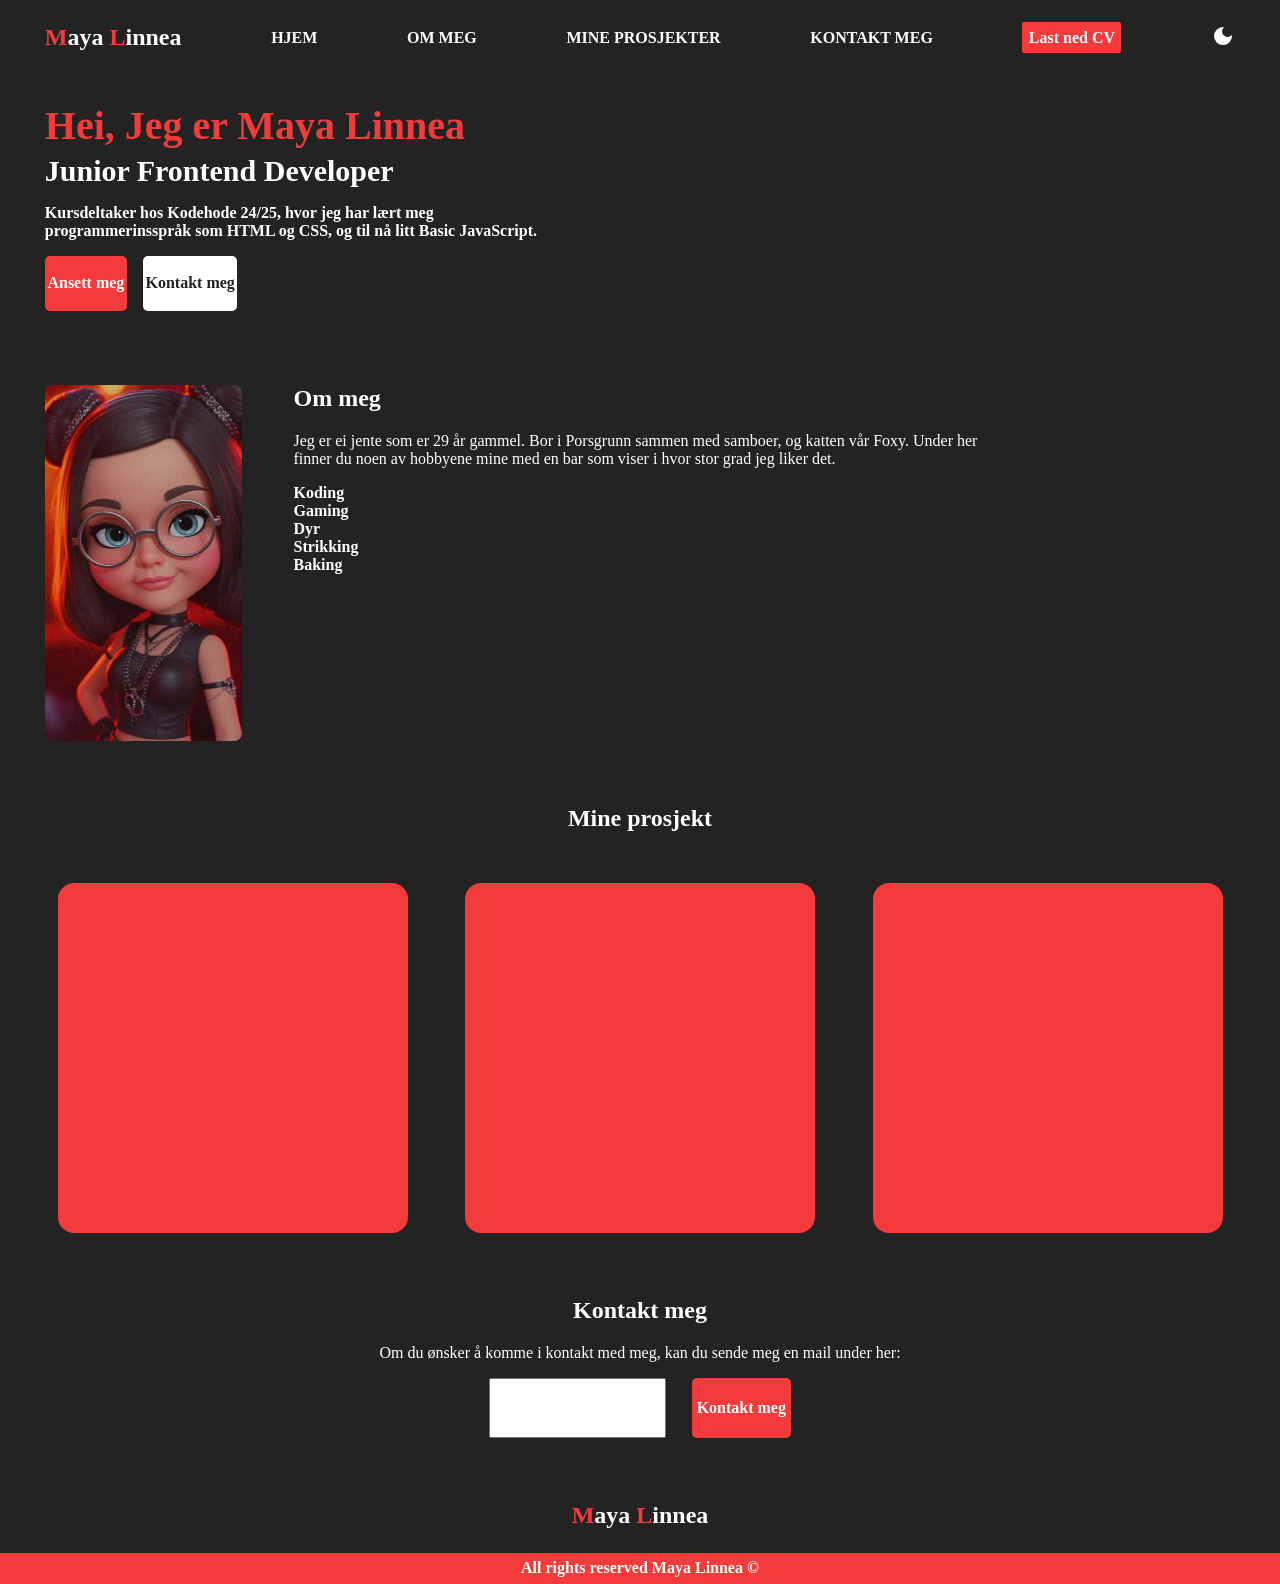
==== Portfolio.html @ 484ab9f6 "Started on text delay function in js for h1" ====
<!DOCTYPE html>
<html lang="en">
<head>
    <meta charset="UTF-8">
    <meta name="viewport" content="width=device-width, initial-scale=1.0">
    <link rel="stylesheet" href="https://fonts.googleapis.com/css2?family=Material+Symbols+Outlined:opsz,wght,FILL,GRAD@24,400,0,0&icon_names=dark_mode" />
    <link rel="stylesheet" href="https://fonts.googleapis.com/css2?family=Material+Symbols+Outlined:opsz,wght,FILL,GRAD@24,400,0,0&icon_names=light_mode" />
    <link rel="stylesheet" href="style.css">
    <script src="script.js" defer></script>
    <title>Portfolio</title>
</head>
<body>

    <header>

        <div id="nav-container">

            <nav>

                <p class="name-text">
                    <span class="red-text">M</span>aya <span class="red-text">L</span>innea
                </p>
                
                <a href="">
                    HJEM
                </a>
                    
                <a href="#aboutMe">
                    OM MEG
                </a>

                <a href="#projects">
                    MINE PROSJEKTER
                </a>
                
                <a href="#contactMe">
                    KONTAKT MEG
                </a>
                
                
                <div class="cv-btn">
                    Last ned CV
                </div>

                <button onclick="toggle()" id="toggleSwitch">
                    <svg xmlns="http://www.w3.org/2000/svg" height="24px" viewBox="0 -960 960 960" width="24px" fill="#000000"><path d="M480-120q-150 0-255-105T120-480q0-150 105-255t255-105q14 0 27.5 1t26.5 3q-41 29-65.5 75.5T444-660q0 90 63 153t153 63q55 0 101-24.5t75-65.5q2 13 3 26.5t1 27.5q0 150-105 255T480-120Z"/></svg>
                    <svg xmlns="http://www.w3.org/2000/svg" height="24px" viewBox="0 -960 960 960" width="24px" fill="#000000"><path d="M480-280q-83 0-141.5-58.5T280-480q0-83 58.5-141.5T480-680q83 0 141.5 58.5T680-480q0 83-58.5 141.5T480-280ZM200-440H40v-80h160v80Zm720 0H760v-80h160v80ZM440-760v-160h80v160h-80Zm0 720v-160h80v160h-80ZM256-650l-101-97 57-59 96 100-52 56Zm492 496-97-101 53-55 101 97-57 59Zm-98-550 97-101 59 57-100 96-56-52ZM154-212l101-97 55 53-97 101-59-57Z"/></svg>
                </button>

            </nav>

        </div>

        <div id="introduction-container">

            <h1 id="header-text" class="red-text">
                Hei, Jeg er Maya Linnea
            </h1>

            <p class="frontend-text">
                Junior Frontend Developer
            </p>

            <p>
                Kursdeltaker hos Kodehode 24/25, hvor jeg har lært meg programmerinsspråk
                som HTML og CSS, og til nå litt Basic JavaScript.  
            </p>

            <div id="flex-btn">
                
                <div class="red-btn">
                    <p>
                        Ansett meg
                    </p>
                </div>

                <div class="white-btn">
                    <p>
                        Kontakt meg
                    </p>
                </div>

            </div>
        </div>
       
    </header>

    <main>

        <section id="aboutMe">

            <div class="aboutMe-container">

                <div class="aboutMe-img">

                    <img src="assets/img/aimeg.jpg" alt="">

                </div>
                
                <div class="aboutMe">

                    <h2>
                        Om meg
                    </h2>

                    <p>
                        Jeg er ei jente som er 29 år gammel. Bor i Porsgrunn sammen med samboer, og 
                        katten vår Foxy. Under her finner du noen av hobbyene mine med en bar som viser 
                        i hvor stor grad jeg liker det. 
                    </p>

                    <div class="hobby-list">

                        <ul>

                            <li>
                                Koding
                            </li>

                            <li>
                                Gaming
                            </li>

                            <li>
                                Dyr
                            </li>

                            <li>
                                Strikking
                            </li>

                            <li>
                                Baking
                            </li>

                        </ul>

                    </div>

                </div>

            </div>

        </section>

        <section id="projects">
        
            <div id="projects-container">

                <h2>
                    Mine prosjekt
                </h2>

                <div class="flex-projects">

                    <div class="project">

                    </div>

                    <div class="project">

                    </div>

                    <div class="project">

                    </div>

                </div>

            </div>

        </section>

    </main>


    <footer>

        <section id="contactMe">

            <div id="contact-container">

                <h2>
                    Kontakt meg
                </h2>

                <p>
                    Om du ønsker å komme i kontakt med meg, kan du sende meg en mail under her:
                </p>

                <div class="flex-contact">

                    <input type="Skriv email inn her...">

                    <div class="contact-btn">

                        <p>
                            Kontakt meg
                        </p>
                        
                    </div>

                </div>

            </div>

        </section>


        <p class="myName">
            <span class="red-text">M</span>aya <span class="red-text">L</span>innea
        </p>

        <div class="copyright-container">
            <p>
                All rights reserved Maya Linnea ©
            </p>
        </div>
    </footer>
        
    
    
</body>
</html>
---- style.css ----
/* colors for the page (in darkmode) */
:root {
    --base-color: #232323;
    --text-color: #FFFFFF;
    --red-color: #F33B3B;
    --white-color: #FFFFFF;
    --special-btn-color: #FFFFFF;
    --special-btn-textColor: #232323;
    --toggleSwitch-color: #FFFFFF;
}

/* Lightmode colors */
.light-mode {
    --base-color: #FFFFFF;
    --text-color: #232323;
    --special-btn-color: #232323;
    --special-btn-textColor: #FFFFFF;
    --toggleSwitch-color: #232323;
}

/* html, and body adjustments, with a smooth scroll */
html, body {
    margin: 0%;
    background-color: var(--base-color);
    color: var(--text-color);
    scroll-behavior: smooth;
}


/* nav adjustments */
nav {
    display: flex;
    justify-content: space-around;
    align-items: center;
    font-weight: bold;
}

/* Name in nav adjustments */
.name-text {
    font-size: 24px;
}

.red-text {
    color: var(--red-color);
}

/* a tag in nav adjustments */
a {
    color: var(--text-color);
    text-decoration: none;
}

/* CV button adjustmenst */
.cv-btn {
    background-color: var(--red-color);
    color: var(--white-color);
    padding: 0.5%;
    border-radius: 2px;
}

/* ToggleSwitch between dark and lightmode adjustments */
#toggleSwitch {
    padding: 0;
    border: none;
    background-color: var(--base-color);
}   

/* Icon color */
#toggleSwitch svg {
    fill: var(--toggleSwitch-color);
}

/*  */
#toggleSwitch svg:last-child {
    display: none;
}

/*  */
#toggleSwitch svg:first-child:hover {
    display: block;
    fill: var(--red-color);
}

.light-mode #toggleSwitch svg:first-child {
    display: none;
}

.light-mode #toggleSwitch svg:last-child {
    display: block;
}

.light-mode #toggleSwitch svg:last-child:hover {
    display: block;
    fill: var(--red-color);
}


/* introduction container adjustments */
#introduction-container {
    margin-left: 3.5%;
    padding-right: 55%;
    font-weight: bold;
}

/* h1 in introduction container adjustments */
h1 {
    font-size: 40px;
    margin-top: 5%;
    margin-bottom: 0%;
}

/* text adjustments in introduction container */
.frontend-text {
    font-size: 30px;
    margin-top: 1%;
    margin-bottom: 0%;
}

/* flex buttons in introduction container */
#flex-btn {
    display: flex;
}

/* Hire me button adjustments in introduction container */
.red-btn {
    background-color: var(--red-color);
    color: var(--white-color);
    margin: 0% 3% 14% 0%;
    padding: 0.5%;
    border-radius: 5px;
}

/* Contact me button adjustments in introduction container */
.white-btn {
    background-color: var(--special-btn-color);
    color: var(--special-btn-textColor);
    margin: 0% 0% 14% 0%;
    padding: 0.5%;
    border-radius: 5px;
}


/* aboutMe container adjustments */
.aboutMe-container {
    display: flex;
    margin-bottom: 5%;
}

/* aboutMe-img adjustments */
.aboutMe-img {
    margin-left: 3.5%;
    margin-right: 4%;
}

/* img adjustments */
img {
    max-width: 100%;
    height: 100%;
    border-radius: 8px;
}

/* aboutMe adjustments */
.aboutMe {
    padding-right: 23%;
}

/* aboutMe h2 adjustments */
.aboutMe > h2 {
    margin-top: 0%;
}

/* hobby-list ul adjustments */
.hobby-list > ul {
    padding: 0%;
    list-style: none;
    font-weight: bold;
}


/* projects container adjustment */
#projects-container > h2 {
    text-align: center;
    margin-bottom: 4%;
}

/* flex-projects adjustment */
.flex-projects {
    display: flex;
    justify-content: space-evenly;
}

/* project adjustments */
.project {
    background-color: var(--red-color);
    width: 350px;
    height: 350px;
    border-radius: 16px;
}

/* contact-container adjustments */
#contact-container {
    margin-top: 5%;
    text-align: center;

}

/* flex contact adjustments */
.flex-contact {
    display: flex;
    justify-content: center;
}

/* contact button adjustments */
.contact-btn {
    background-color: var(--red-color);
    color: var(--white-color);
    font-weight: bold;
    margin-left: 2%;
    padding: 0.4%;
    border-radius: 5px;
}

/* myName adjustments */
.myName {
    text-align: center;
    margin-top: 5%;
    font-size: 24px;
    font-weight: bold;
}

/* copyright container adjustments */
.copyright-container {
    background-color: var(--red-color);
    color: var(--white-color);
    width: 100%;
    height: 100%;
}

/* copyright container p tags adjustments */
.copyright-container > p {
    align-items: center;
    text-align: center;
    font-weight: bold;
    margin: 0%;
    padding: 0.5%;
    
}
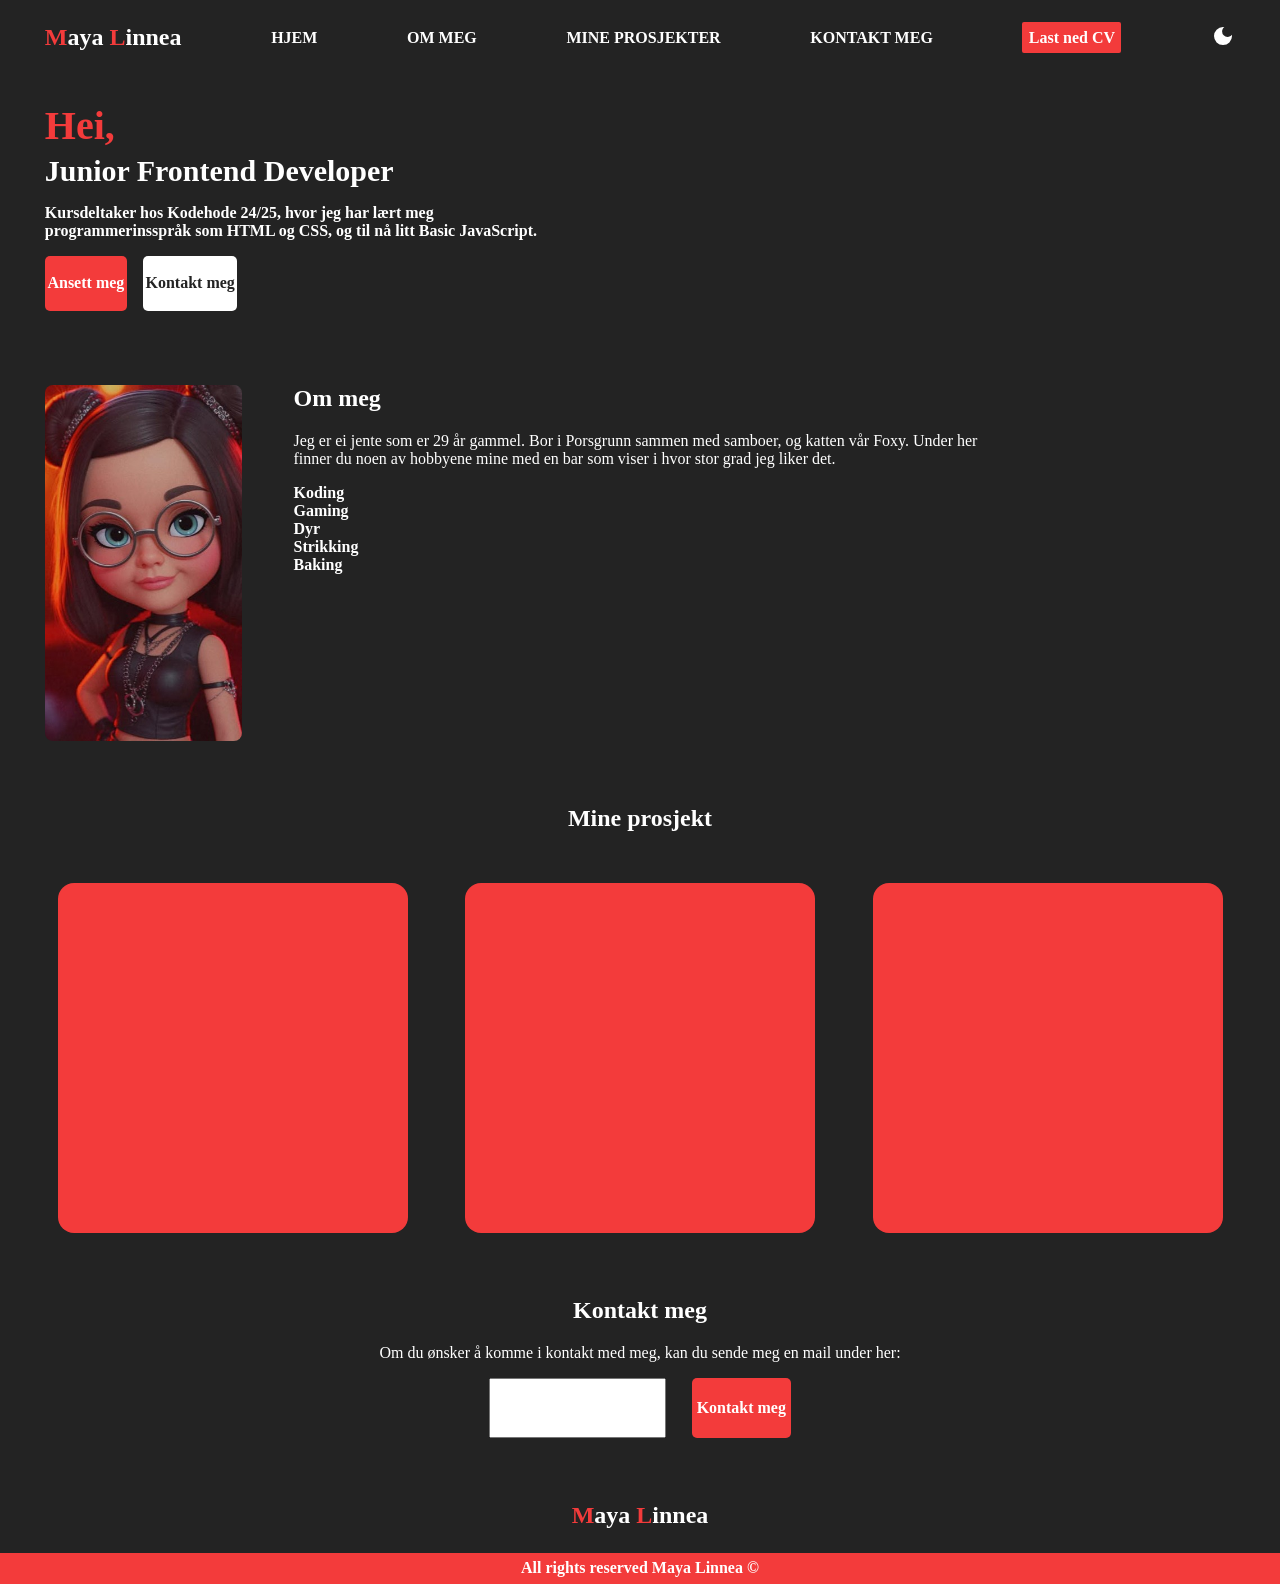
==== commit 6f6309bb: "implemented textTyper function with the use of promise" ====
--- a/Portfolio.html
+++ b/Portfolio.html
@@ -53,9 +53,7 @@
 
         <div id="introduction-container">
 
-            <h1 id="header-text" class="red-text">
-                Hei, Jeg er Maya Linnea
-            </h1>
+            <h1 id="header-text" class="red-text">Hei, Jeg er Maya Linnea</h1>
 
             <p class="frontend-text">
                 Junior Frontend Developer
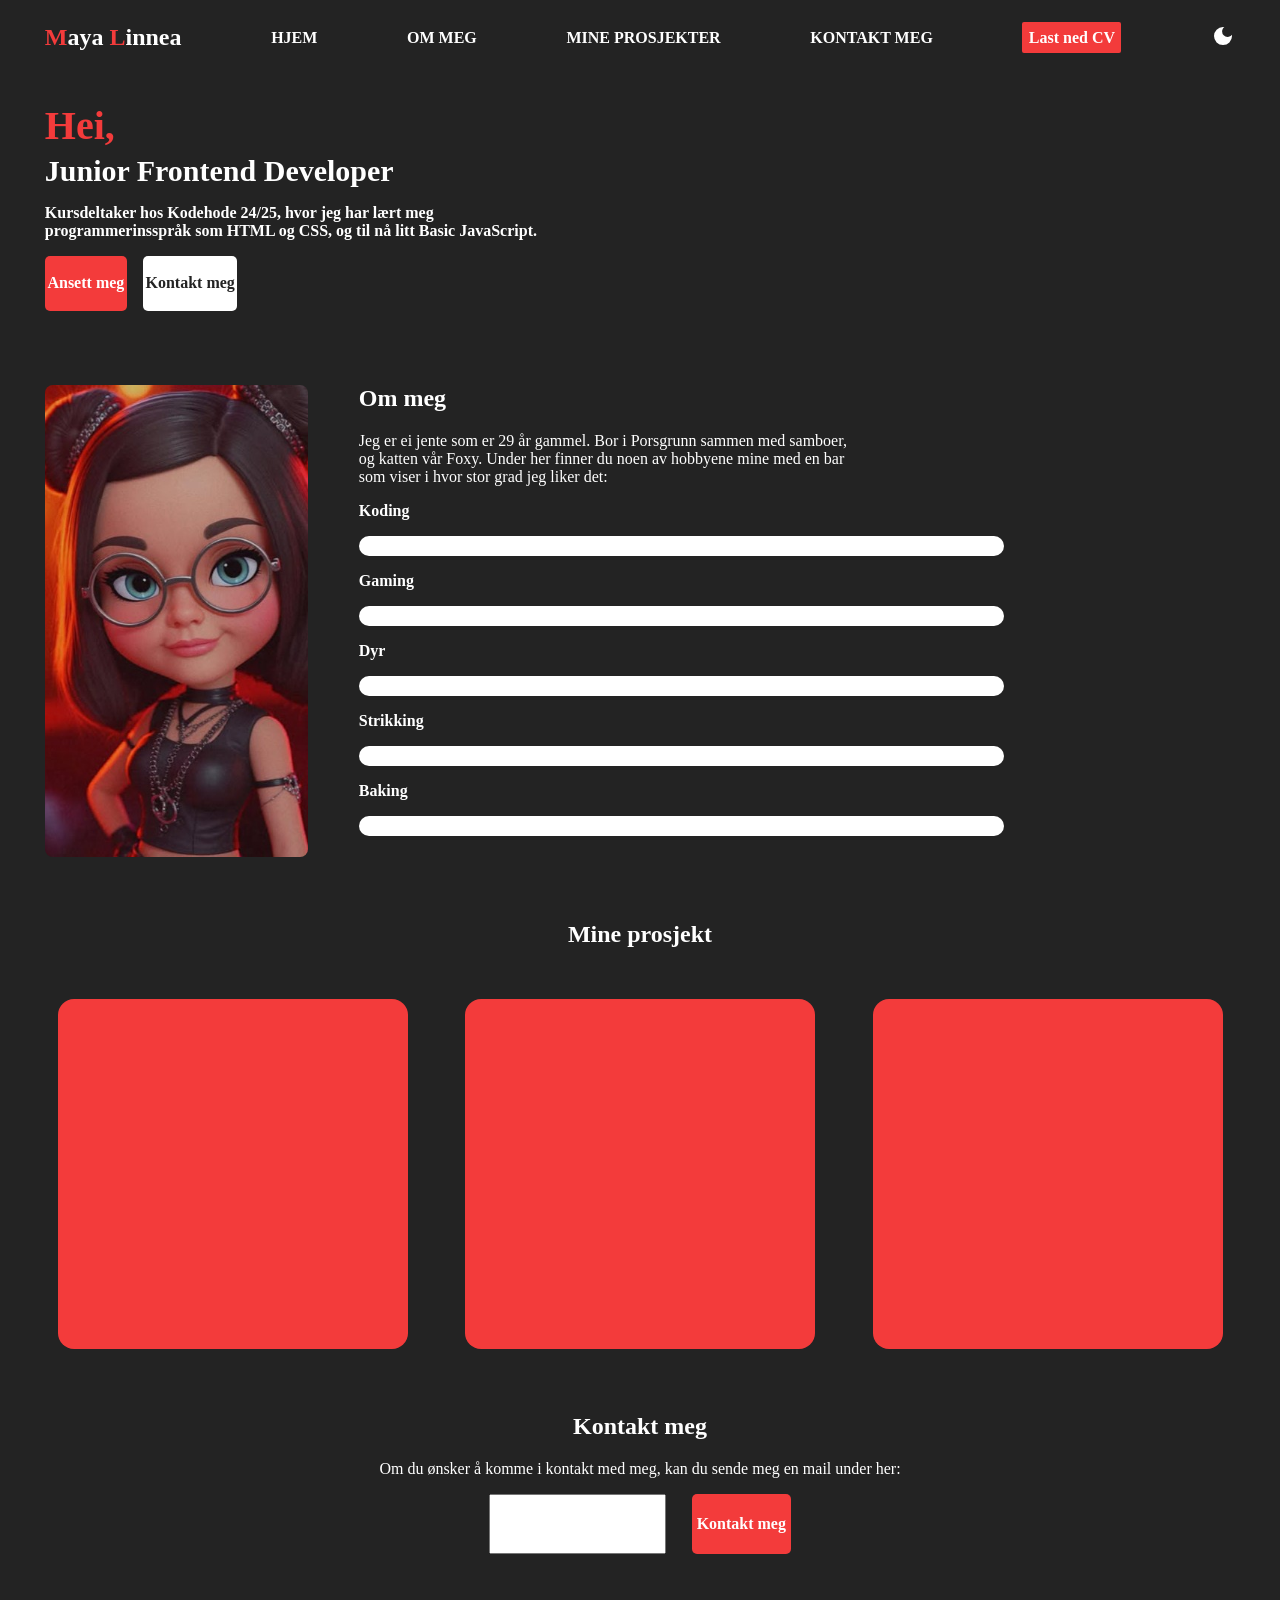
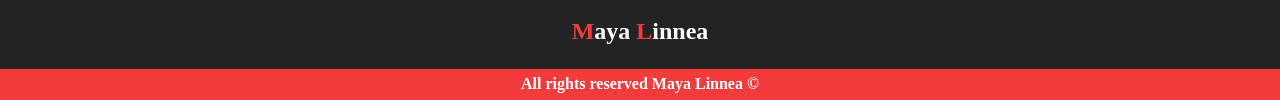
==== commit 850ab208: "fixed structure and styling in aboutMe container" ====
--- a/Portfolio.html
+++ b/Portfolio.html
@@ -85,18 +85,18 @@
 
     <main>
 
-        <section id="aboutMe">
-
-            <div class="aboutMe-container">
-
-                <div class="aboutMe-img">
-
-                    <img src="assets/img/aimeg.jpg" alt="">
-
-                </div>
+        <section id="aboutMe-container">
+
+            <div class="aboutMe-img">
+
+                <img src="assets/img/aimeg.jpg" alt="">
+
+            </div>
+
+            <div id="hobby-container">
                 
                 <div class="aboutMe">
-
+                    
                     <h2>
                         Om meg
                     </h2>
@@ -104,37 +104,55 @@
                     <p>
                         Jeg er ei jente som er 29 år gammel. Bor i Porsgrunn sammen med samboer, og 
                         katten vår Foxy. Under her finner du noen av hobbyene mine med en bar som viser 
-                        i hvor stor grad jeg liker det. 
+                        i hvor stor grad jeg liker det: 
                     </p>
 
-                    <div class="hobby-list">
-
-                        <ul>
-
-                            <li>
-                                Koding
-                            </li>
-
-                            <li>
-                                Gaming
-                            </li>
-
-                            <li>
-                                Dyr
-                            </li>
-
-                            <li>
-                                Strikking
-                            </li>
-
-                            <li>
-                                Baking
-                            </li>
-
-                        </ul>
-
-                    </div>
-
+                </div> 
+            
+                <div class="hobby-list">
+
+                        <p>Koding</p>
+
+                        <div class="bar-container">
+
+                            <div id="bar-one" class="red-bar"></div>
+
+                        </div>
+
+                        <p>Gaming</p>
+
+                        <div class="bar-container">
+
+                            <div id="bar-two" class="red-bar"></div>
+
+                        </div>
+
+                        <p>Dyr</p>
+
+                        <div class="bar-container">
+
+                            <div id="bar-three" class="red-bar"></div>
+
+                        </div>
+
+                        <p>Strikking</p>
+
+                        <div class="bar-container">
+
+                            <div id="bar-four" class="red-bar"> </div>
+
+                        </div>
+
+                        <p>Baking</p>
+                        
+                        <div class="bar-container">
+
+                            <div id="bar-five" class="red-bar"></div>
+
+                        </div>
+
+                    </div>
+                    
                 </div>
 
             </div>
--- a/style.css
+++ b/style.css
@@ -7,6 +7,7 @@
     --special-btn-color: #FFFFFF;
     --special-btn-textColor: #232323;
     --toggleSwitch-color: #FFFFFF;
+    --bar-color: #FFFFFF;
 }
 
 /* Lightmode colors */
@@ -16,11 +17,12 @@
     --special-btn-color: #232323;
     --special-btn-textColor: #FFFFFF;
     --toggleSwitch-color: #232323;
+    --bar-color: #232323;
 }
 
 /* html, and body adjustments, with a smooth scroll */
 html, body {
-    margin: 0%;
+    margin: 0;
     background-color: var(--base-color);
     color: var(--text-color);
     scroll-behavior: smooth;
@@ -141,7 +143,7 @@
 
 
 /* aboutMe container adjustments */
-.aboutMe-container {
+#aboutMe-container {
     display: flex;
     margin-bottom: 5%;
 }
@@ -161,7 +163,7 @@
 
 /* aboutMe adjustments */
 .aboutMe {
-    padding-right: 23%;
+    padding-right: 45%;
 }
 
 /* aboutMe h2 adjustments */
@@ -170,10 +172,23 @@
 }
 
 /* hobby-list ul adjustments */
-.hobby-list > ul {
+#hobby-container {
     padding: 0%;
-    list-style: none;
-    font-weight: bold;
+}
+
+.hobby-list {
+    font-weight: bold;
+}
+
+.bar-container {
+    background-color: var(--bar-color);
+    width: 70%;
+    height: 20px;
+    border-radius: 10px;
+}
+
+.red-bar {
+    
 }
 
 
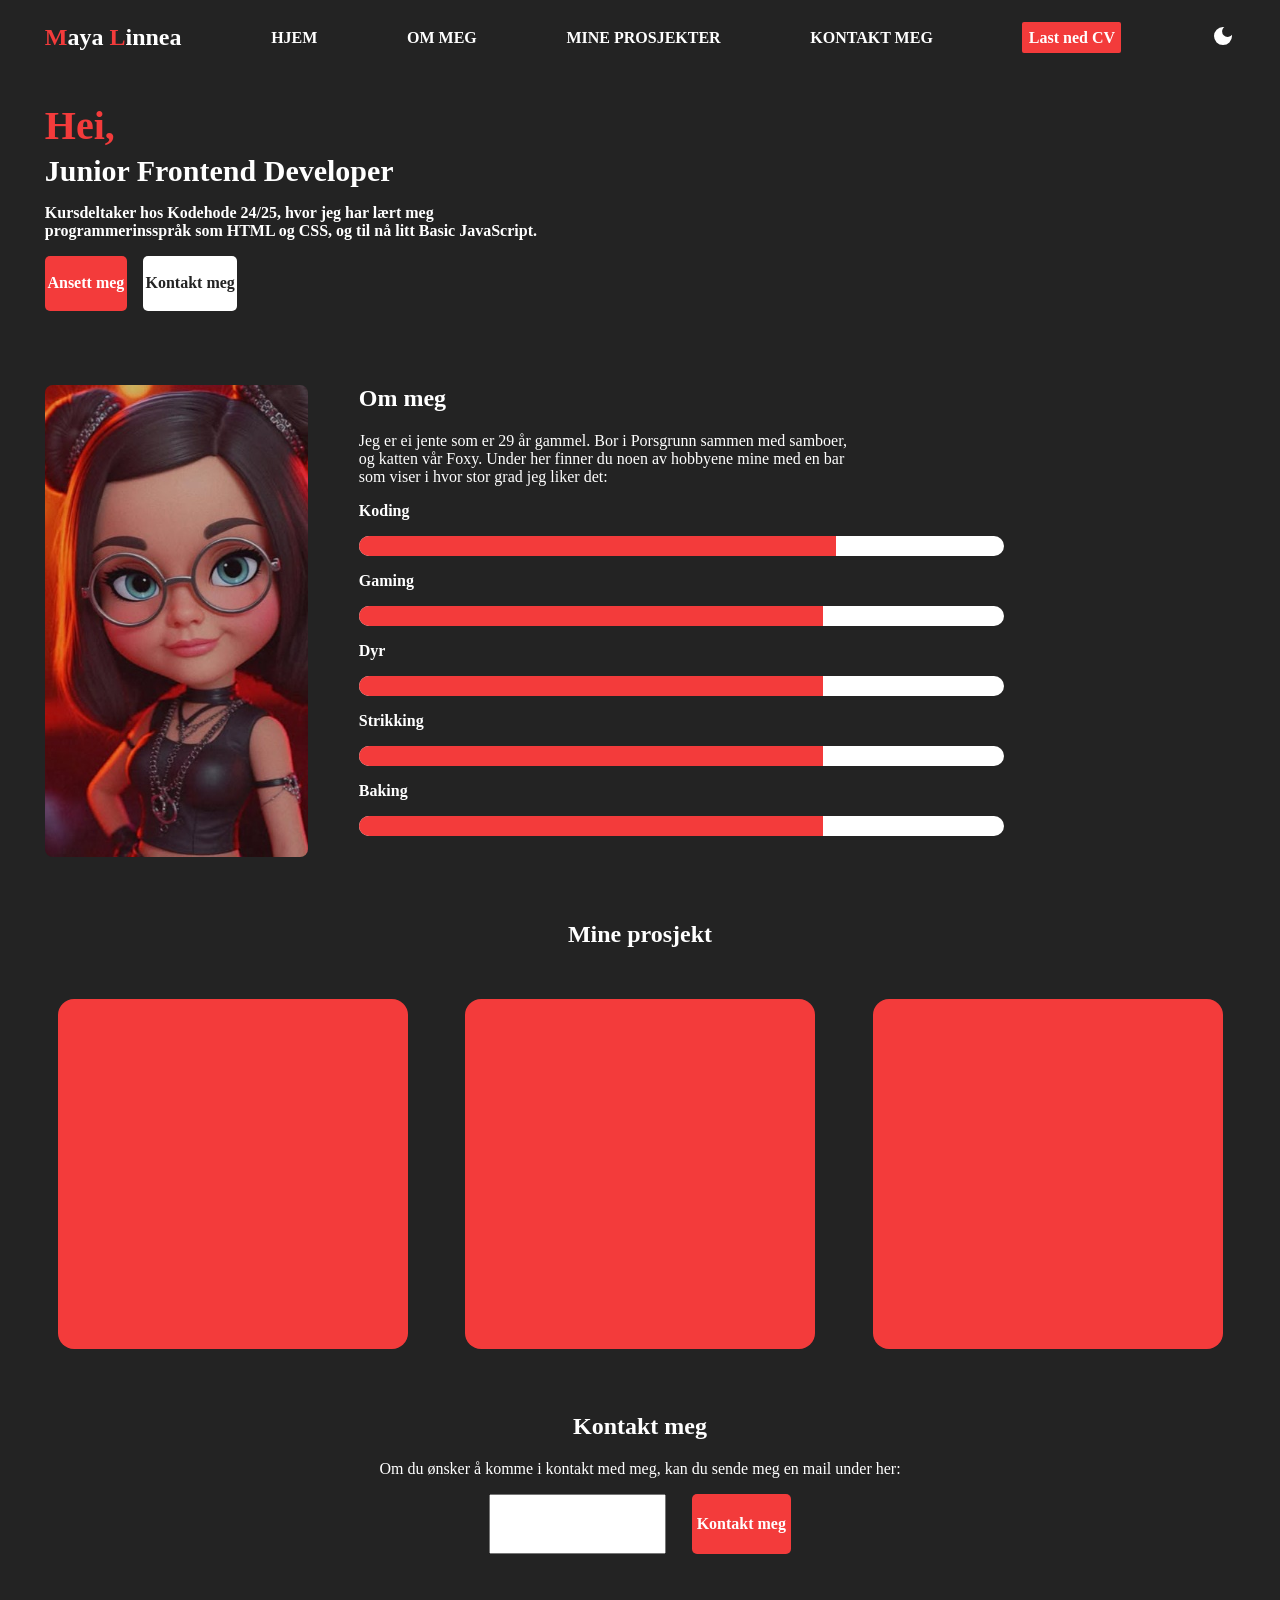
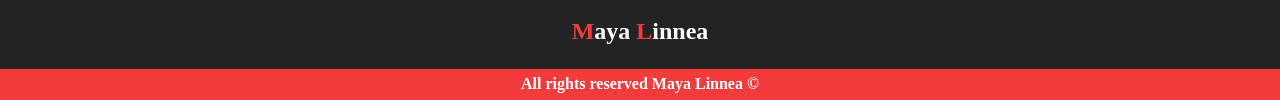
==== commit d6b2c6c6: "scroll bar finished in hobbys" ====
--- a/Portfolio.html
+++ b/Portfolio.html
@@ -25,7 +25,7 @@
                     HJEM
                 </a>
                     
-                <a href="#aboutMe">
+                <a href="#aboutMe-container">
                     OM MEG
                 </a>
 
--- a/style.css
+++ b/style.css
@@ -8,6 +8,7 @@
     --special-btn-textColor: #232323;
     --toggleSwitch-color: #FFFFFF;
     --bar-color: #FFFFFF;
+    --bar-color-red: #F33B3B;
 }
 
 /* Lightmode colors */
@@ -18,6 +19,7 @@
     --special-btn-textColor: #FFFFFF;
     --toggleSwitch-color: #232323;
     --bar-color: #232323;
+    --bar-color-red: #F33B3B;
 }
 
 /* html, and body adjustments, with a smooth scroll */
@@ -188,7 +190,11 @@
 }
 
 .red-bar {
-    
+    background-color: var(--bar-color-red);
+    height: 20px;
+    width: 0;
+    border-top-left-radius: 10px;
+    border-bottom-left-radius: 10px;
 }
 
 
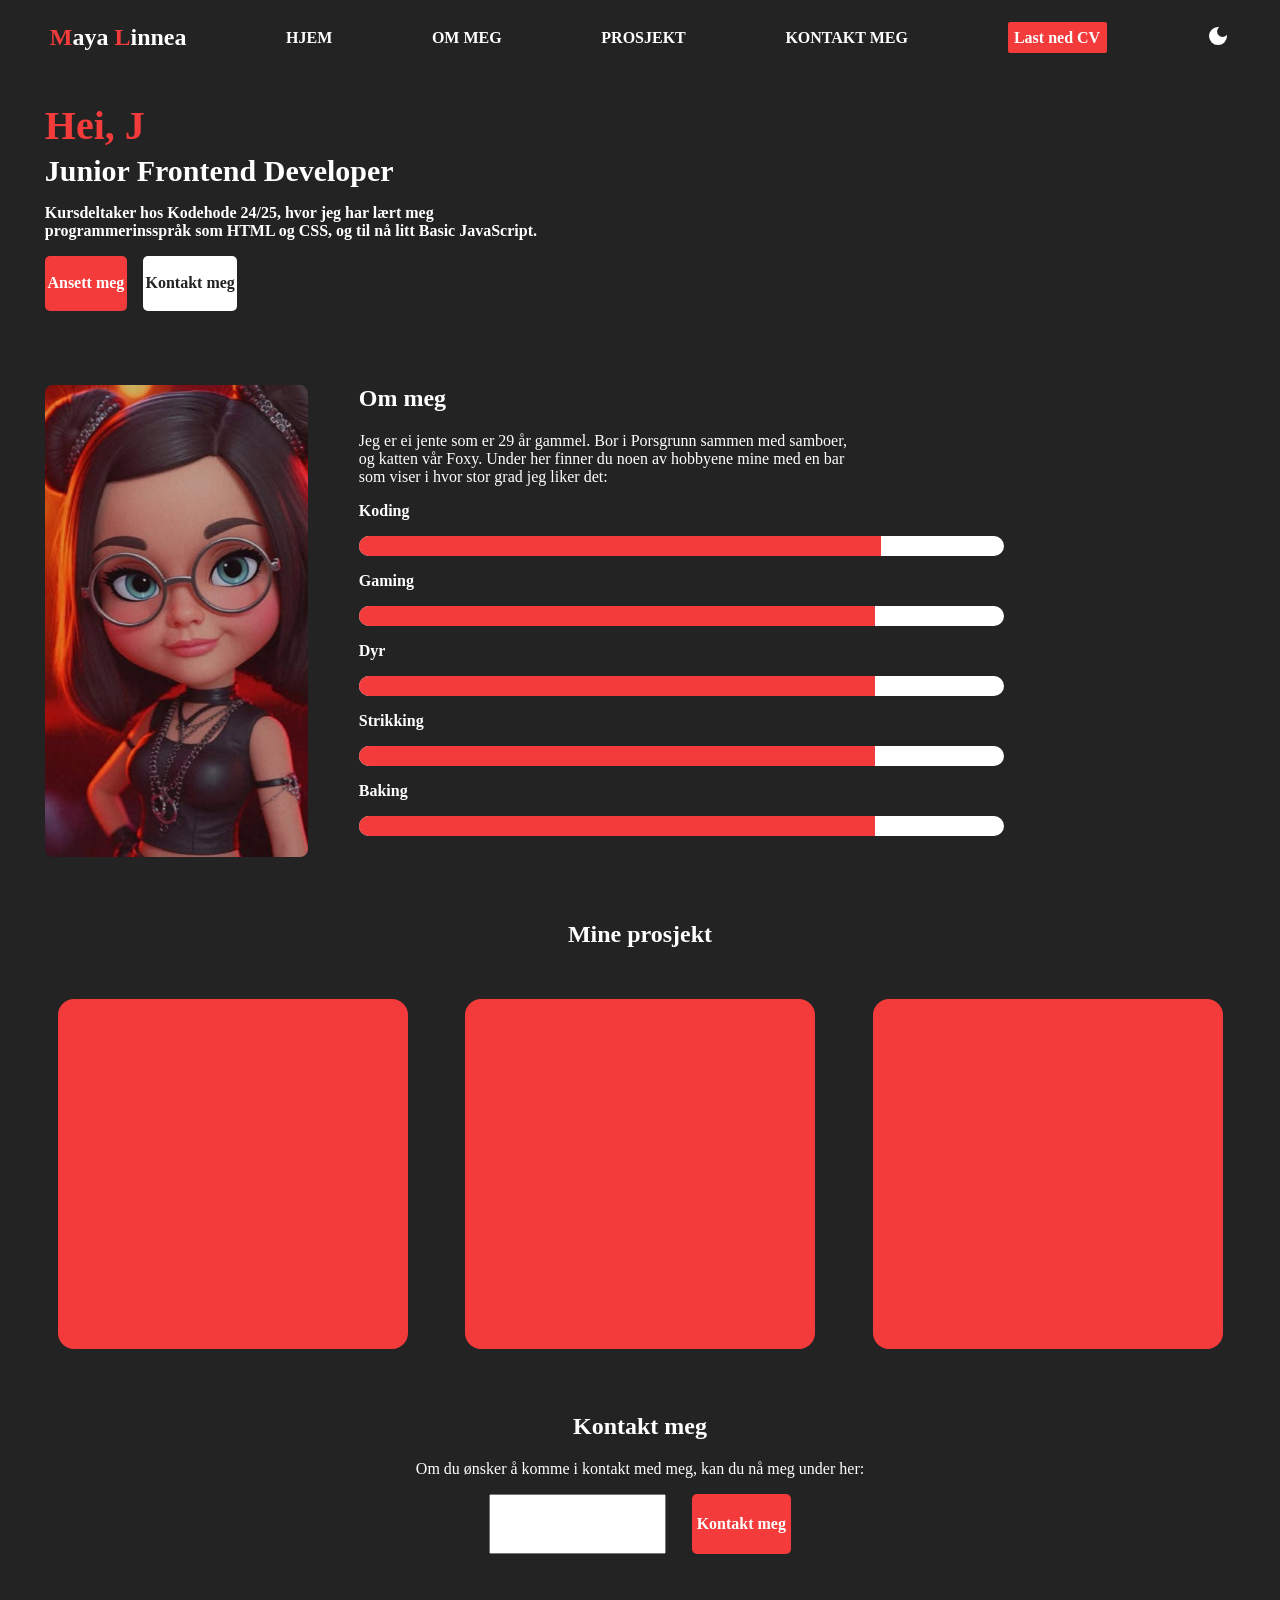
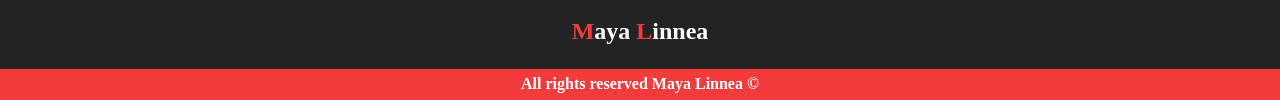
==== commit dc5b0e8a: "Figma link added" ====
--- a/Portfolio.html
+++ b/Portfolio.html
@@ -5,6 +5,7 @@
     <meta name="viewport" content="width=device-width, initial-scale=1.0">
     <link rel="stylesheet" href="https://fonts.googleapis.com/css2?family=Material+Symbols+Outlined:opsz,wght,FILL,GRAD@24,400,0,0&icon_names=dark_mode" />
     <link rel="stylesheet" href="https://fonts.googleapis.com/css2?family=Material+Symbols+Outlined:opsz,wght,FILL,GRAD@24,400,0,0&icon_names=light_mode" />
+    <link rel="stylesheet" href="https://www.figma.com/design/2LsUhgDPO3sEhD6jfPNnBg/Untitled?node-id=0-1&p=f&t=wFyPmrnHO5adR01g-0">
     <link rel="stylesheet" href="style.css">
     <script src="script.js" defer></script>
     <title>Portfolio</title>
@@ -30,7 +31,7 @@
                 </a>
 
                 <a href="#projects">
-                    MINE PROSJEKTER
+                    PROSJEKT
                 </a>
                 
                 <a href="#contactMe">
@@ -201,7 +202,7 @@
                 </h2>
 
                 <p>
-                    Om du ønsker å komme i kontakt med meg, kan du sende meg en mail under her:
+                    Om du ønsker å komme i kontakt med meg, kan du nå meg under her:
                 </p>
 
                 <div class="flex-contact">
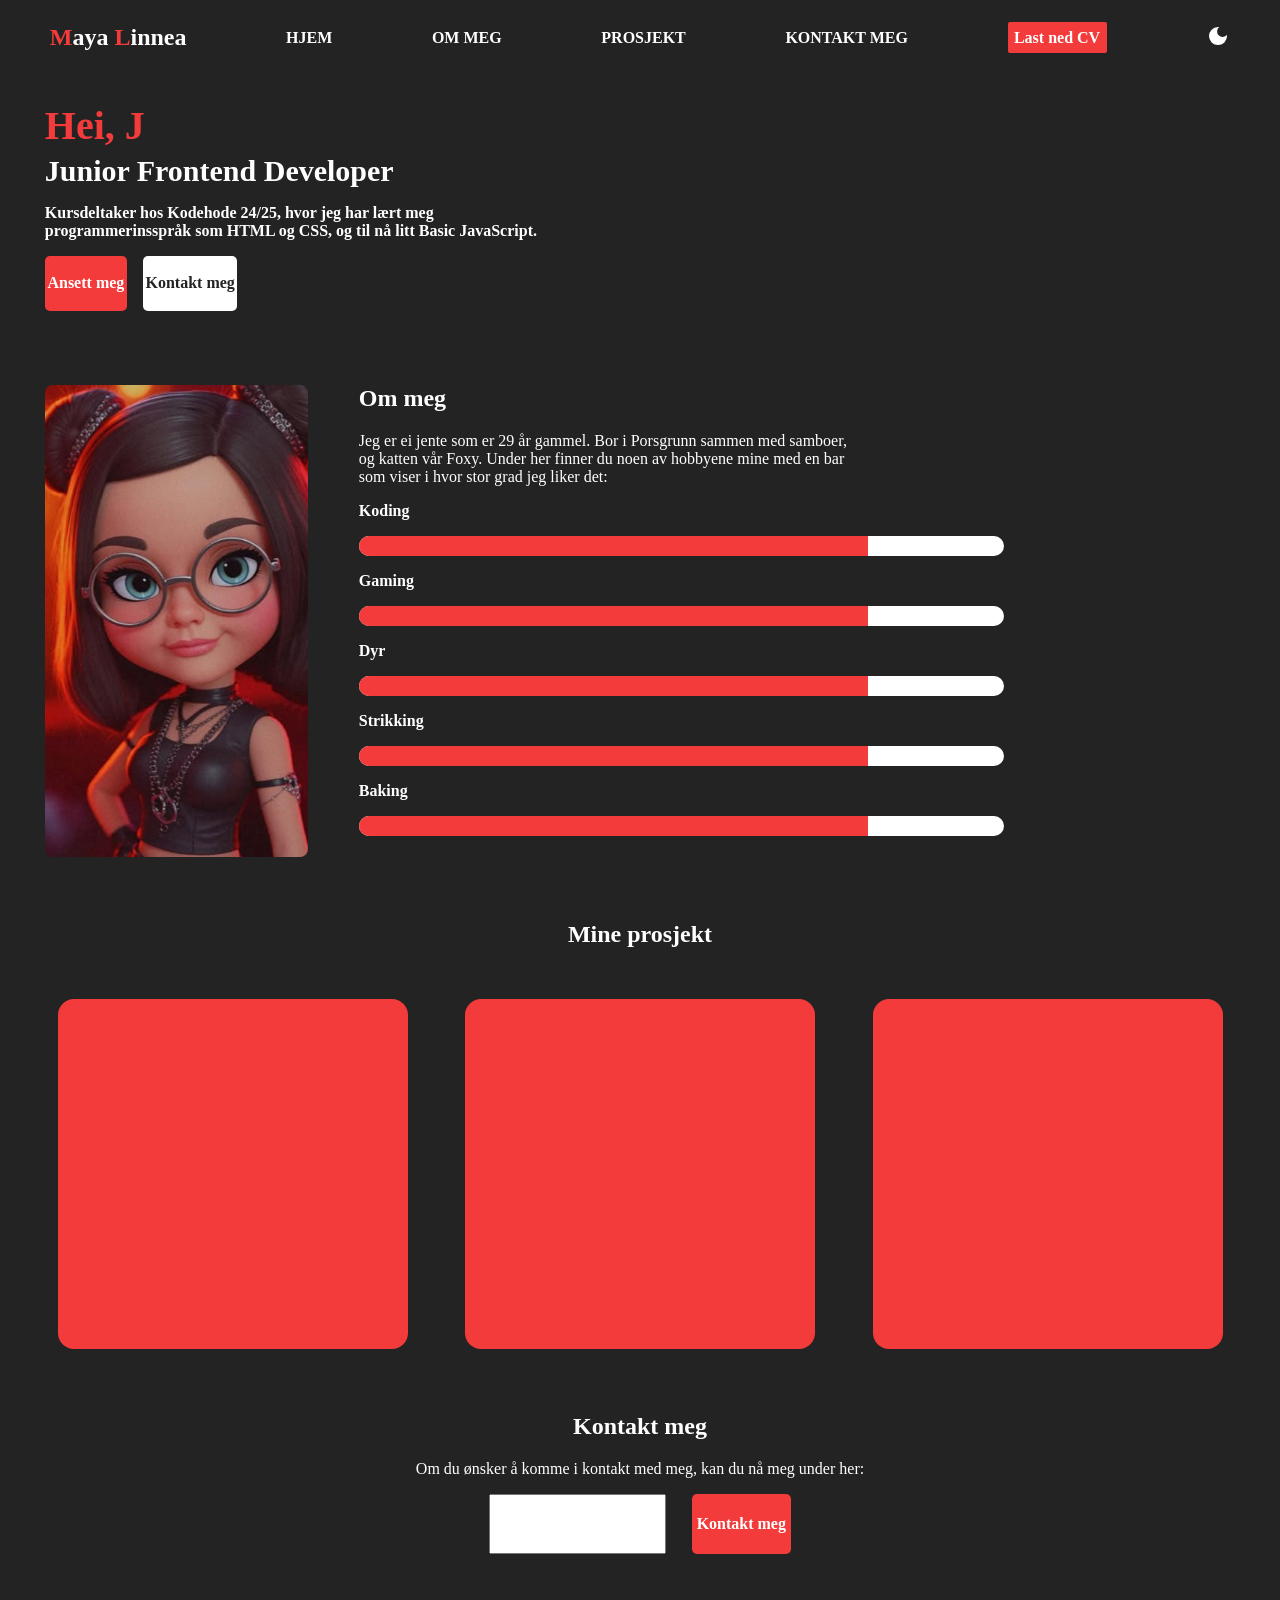
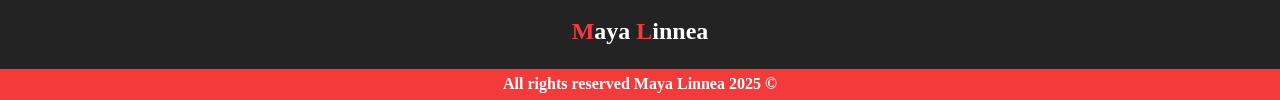
==== commit ba6a9a26: "added a scroll up button and some css for it" ====
--- a/Portfolio.html
+++ b/Portfolio.html
@@ -227,10 +227,17 @@
         <p class="myName">
             <span class="red-text">M</span>aya <span class="red-text">L</span>innea
         </p>
+        <div id="scroll-up">
+            <button class="scroll-btn">
+                <span>
+                    <svg xmlns="http://www.w3.org/2000/svg" height="24px" viewBox="0 -960 960 960" width="24px" fill="#000000"><path d="M440-727 256-544l-56-56 280-280 280 280-56 57-184-184v287h-80v-287Zm0 487v-120h80v120h-80Zm0 160v-80h80v80h-80Z"/></svg>
+                </span>
+            </button>
+        </div>
 
         <div class="copyright-container">
             <p>
-                All rights reserved Maya Linnea ©
+                All rights reserved Maya Linnea 2025 ©
             </p>
         </div>
     </footer>
--- a/style.css
+++ b/style.css
@@ -249,6 +249,23 @@
     font-weight: bold;
 }
 
+#scroll-up {
+    display: flex;
+    flex-direction: row-reverse;
+    border: none;
+    
+}
+
+.scroll-btn {
+    display: fixed;
+}
+
+.scroll-btn:hover {
+background-color: #F33B3B;
+}
+
+
+
 /* copyright container adjustments */
 .copyright-container {
     background-color: var(--red-color);
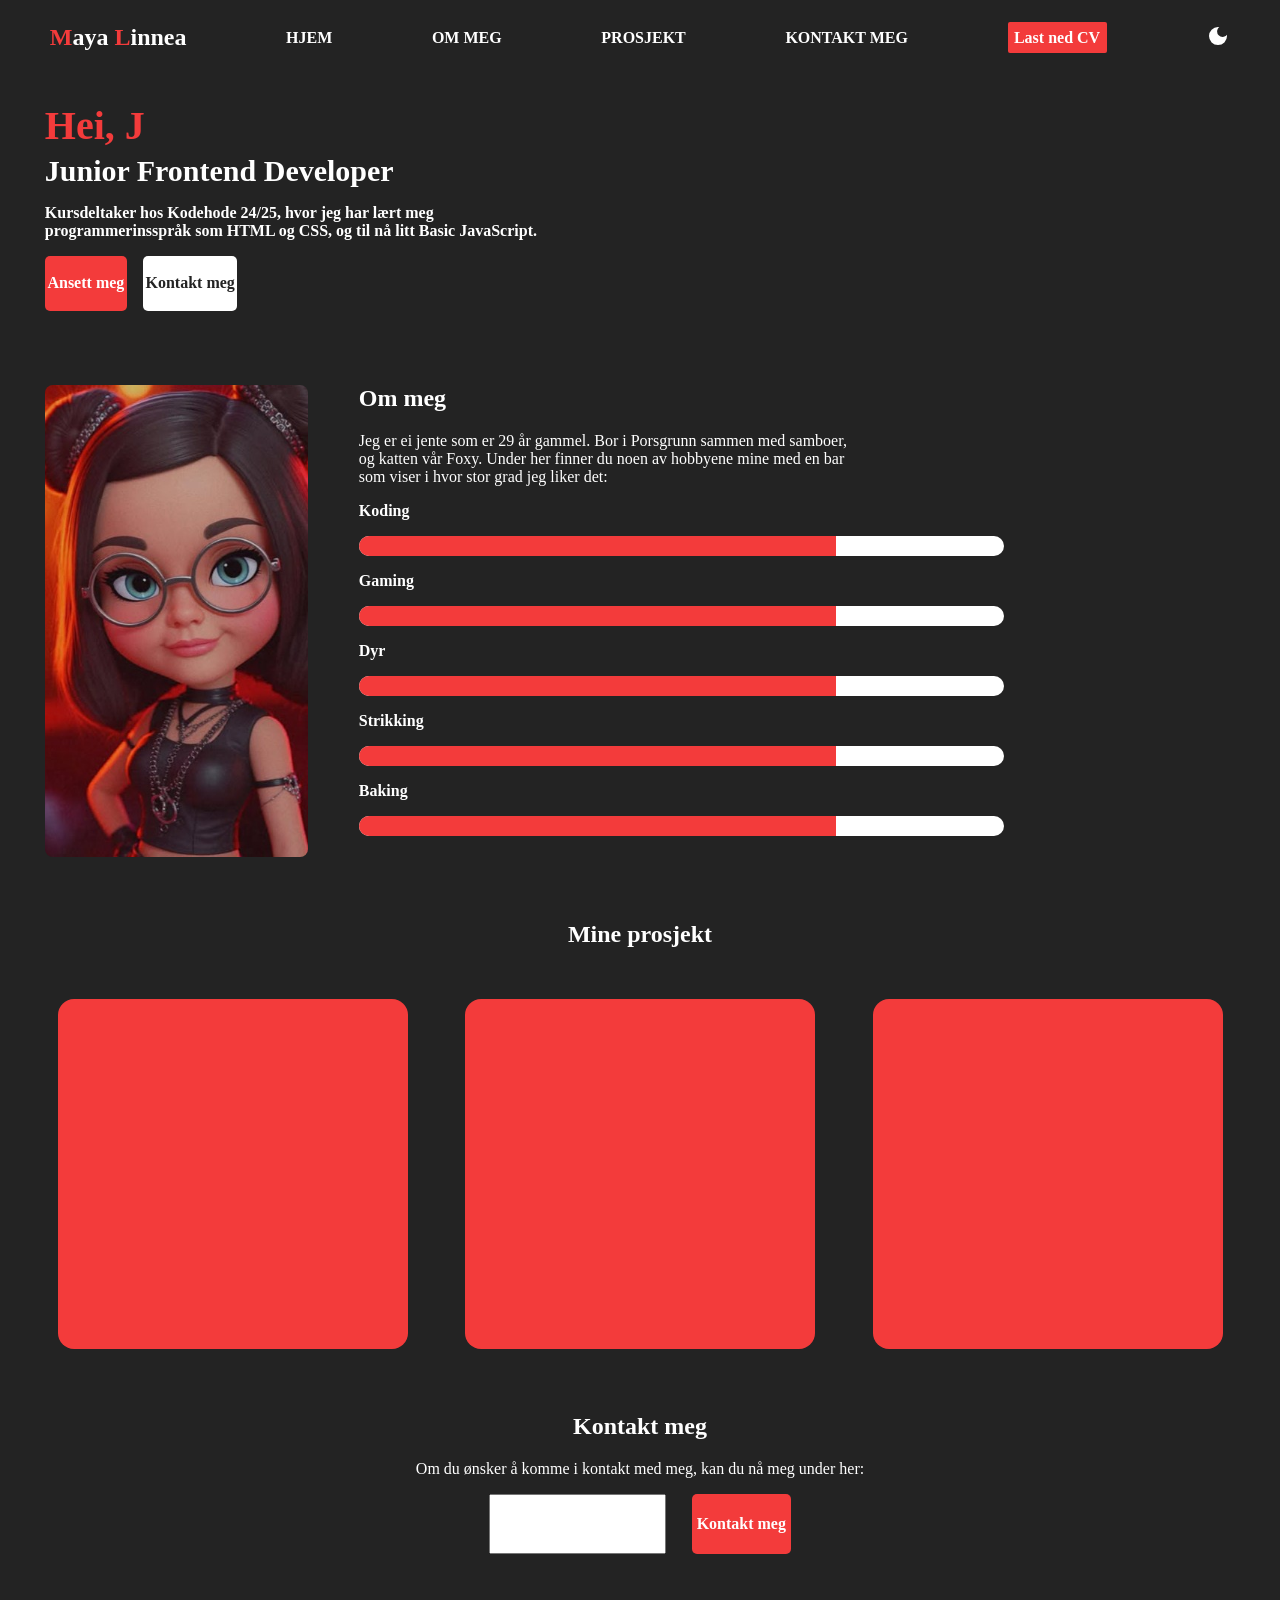
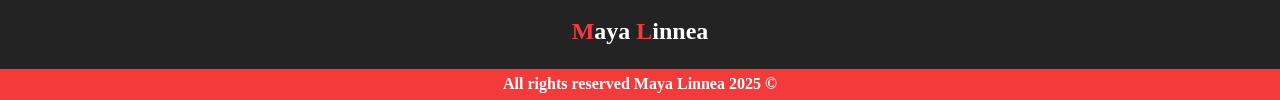
==== commit 9b4df0fc: "last finishes" ====
--- a/Portfolio.html
+++ b/Portfolio.html
@@ -230,7 +230,7 @@
         <div id="scroll-up">
             <button class="scroll-btn">
                 <span>
-                    <svg xmlns="http://www.w3.org/2000/svg" height="24px" viewBox="0 -960 960 960" width="24px" fill="#000000"><path d="M440-727 256-544l-56-56 280-280 280 280-56 57-184-184v287h-80v-287Zm0 487v-120h80v120h-80Zm0 160v-80h80v80h-80Z"/></svg>
+                    <svg id="scrollup-icon" class="dark-mode-btn" xmlns="http://www.w3.org/2000/svg" height="24px" viewBox="0 -960 960 960" width="24px" fill="#000000"><path d="M440-727 256-544l-56-56 280-280 280 280-56 57-184-184v287h-80v-287Zm0 487v-120h80v120h-80Zm0 160v-80h80v80h-80Z"/></svg>
                 </span>
             </button>
         </div>
--- a/style.css
+++ b/style.css
@@ -74,17 +74,16 @@
     fill: var(--toggleSwitch-color);
 }
 
-/*  */
+/* do not display sun on dark-mode */
 #toggleSwitch svg:last-child {
     display: none;
 }
 
-/*  */
 #toggleSwitch svg:first-child:hover {
     display: block;
     fill: var(--red-color);
 }
-
+/* lighmode - do not show moon on page*/
 .light-mode #toggleSwitch svg:first-child {
     display: none;
 }
@@ -182,6 +181,7 @@
     font-weight: bold;
 }
 
+/* bar container adjustments*/
 .bar-container {
     background-color: var(--bar-color);
     width: 70%;
@@ -189,6 +189,7 @@
     border-radius: 10px;
 }
 
+/* red bar adjustments*/
 .red-bar {
     background-color: var(--bar-color-red);
     height: 20px;
@@ -249,22 +250,37 @@
     font-weight: bold;
 }
 
+/* scroll up adjustments */
 #scroll-up {
     display: flex;
     flex-direction: row-reverse;
+}
+/*scroll btn adjustments*/
+.scroll-btn {
+    position: fixed;
+    bottom: 20px;
+    right: 20px;
+    padding: 10px 20px;
+    background-color: var(--special-btn-color);
     border: none;
-    
-}
-
-.scroll-btn {
-    display: fixed;
-}
-
-.scroll-btn:hover {
-background-color: #F33B3B;
-}
-
-
+    border-radius: 5px;
+    display: none; 
+}
+/* scroll btn on hover adjustments*/
+ .scroll-btn:hover {
+    background-color: var(--red-color);
+    fill: var(--white-color);
+} 
+
+/* Light-mode-btn adjustments*/
+.light-mode-btn {
+    fill: var(--special-btn-textColor);
+}
+
+/*dark-mode-btn adjustments*/
+.dark-mode-btn:hover {
+    fill: var(--white-color);
+}
 
 /* copyright container adjustments */
 .copyright-container {
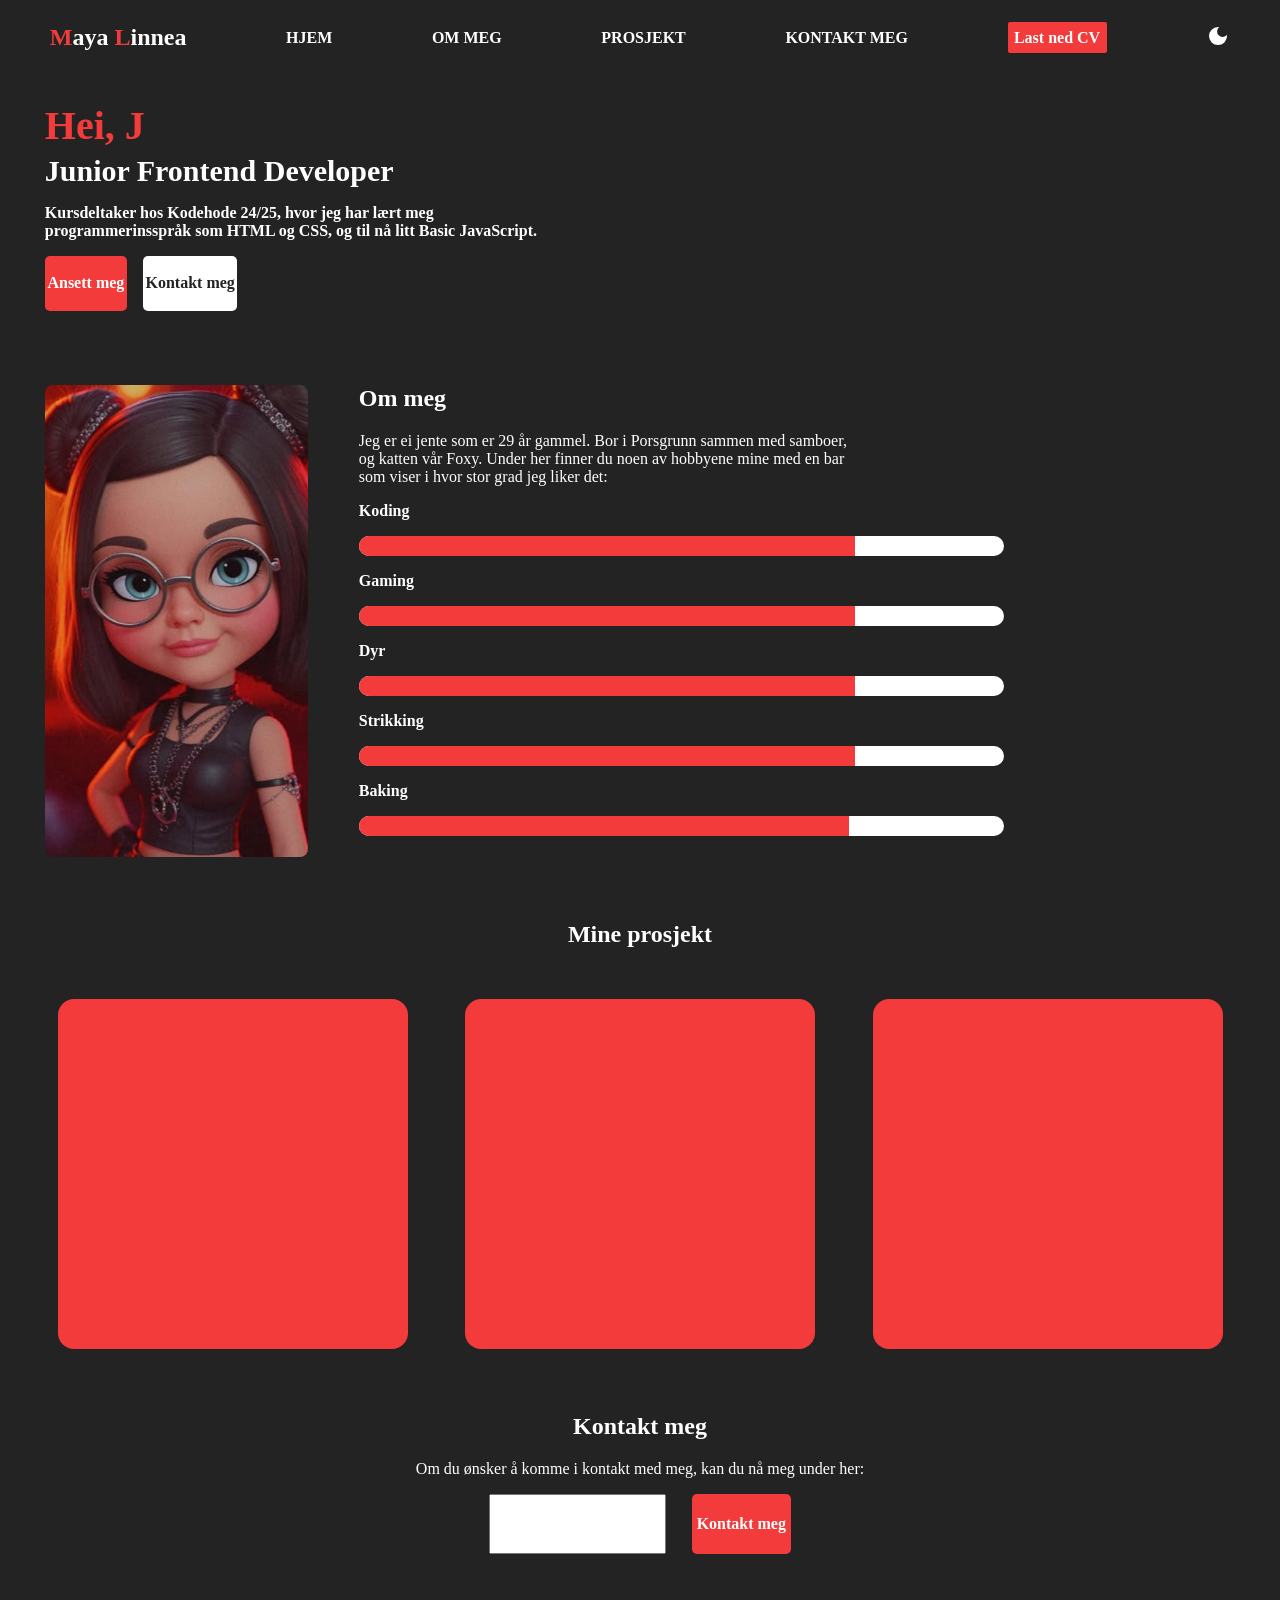
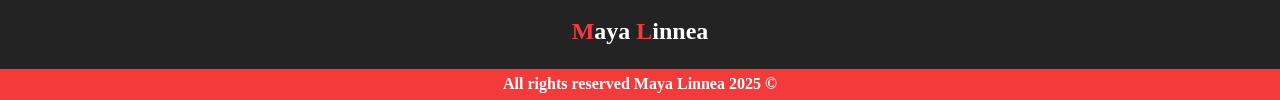
==== commit 39a86e07: "added src to nav container in  home atag" ====
--- a/Portfolio.html
+++ b/Portfolio.html
@@ -22,7 +22,7 @@
                     <span class="red-text">M</span>aya <span class="red-text">L</span>innea
                 </p>
                 
-                <a href="">
+                <a href="#nav-container">
                     HJEM
                 </a>
                     
